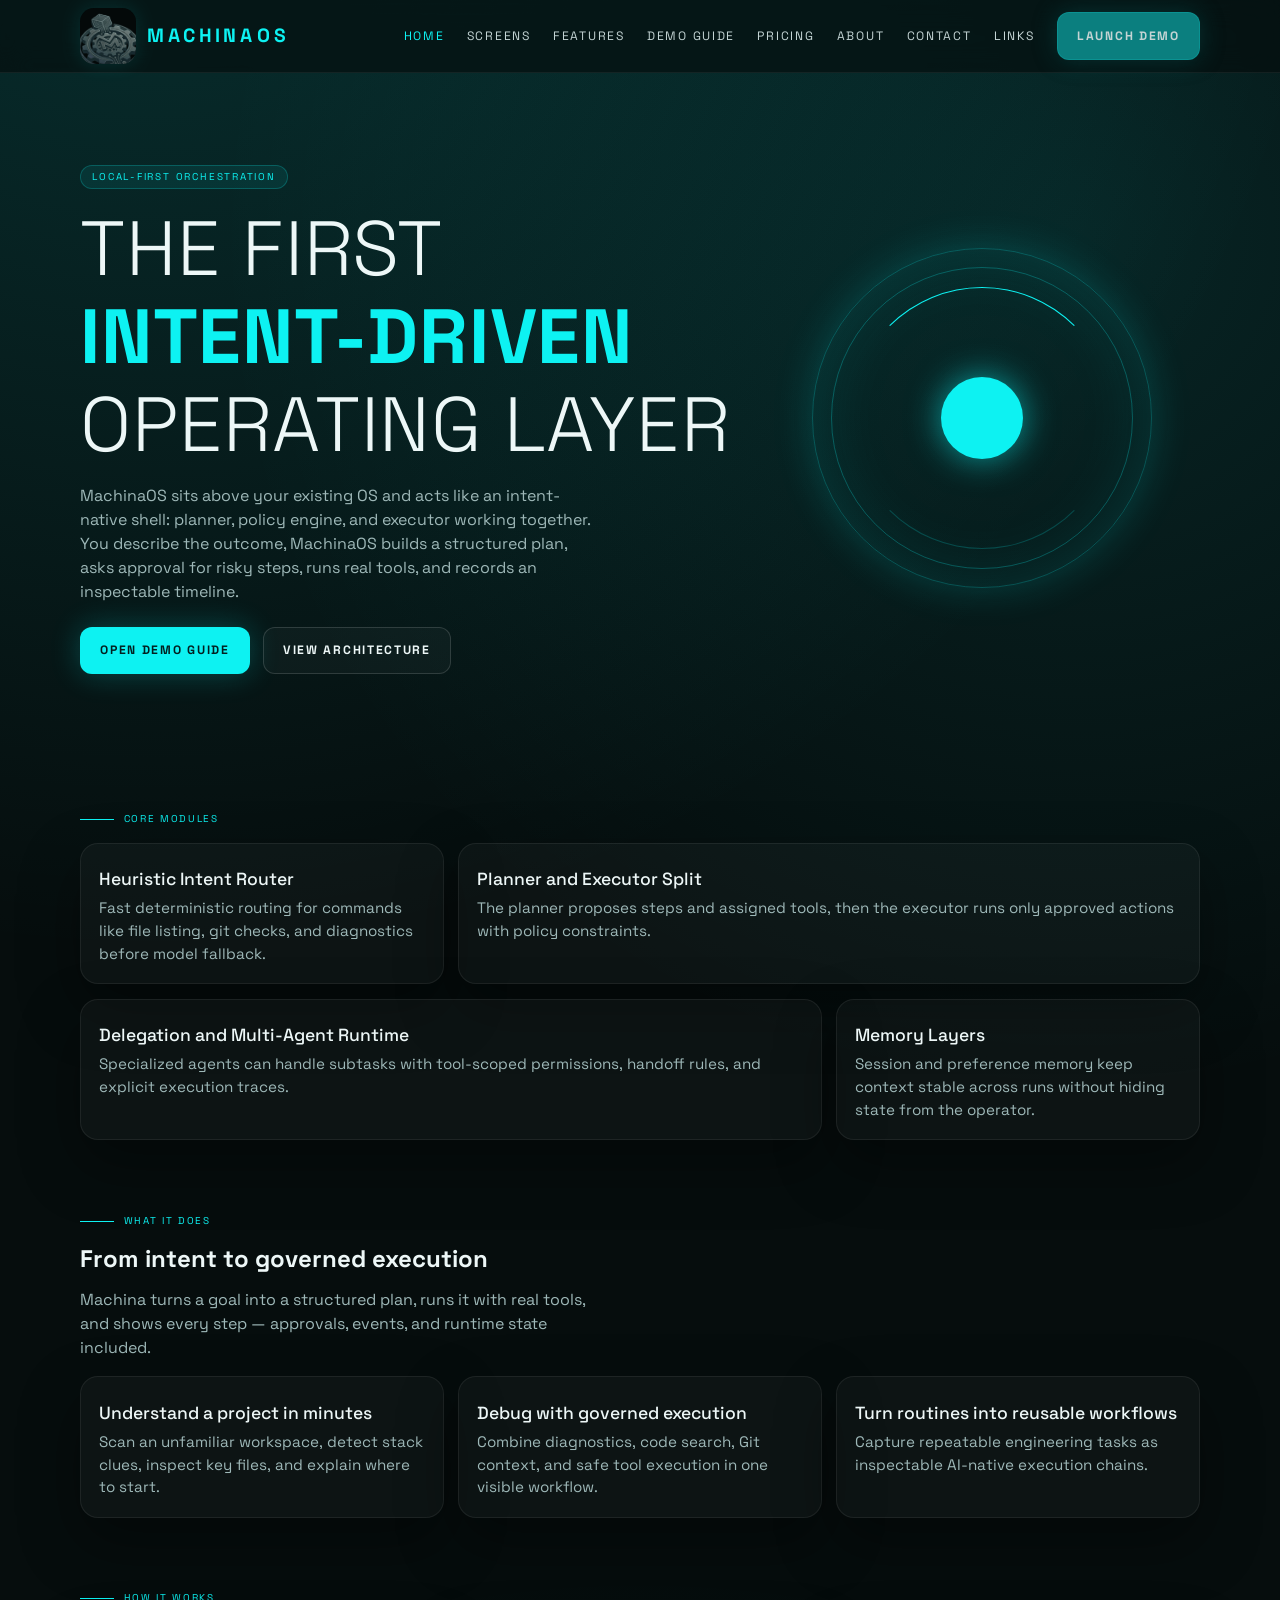
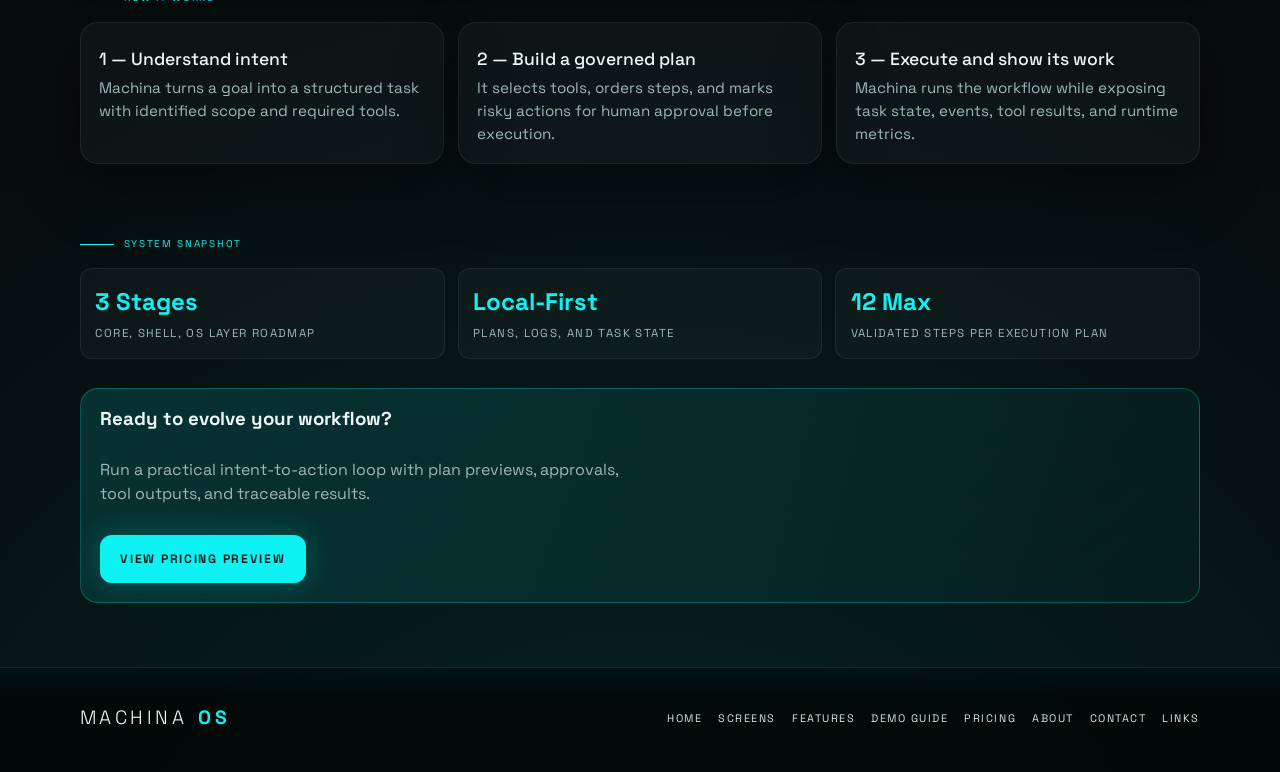
==== index.html @ 92dac103 "Add What It Does and How It Works sections to homepage" ====
<!doctype html>
<html lang="en">
  <head>
    <meta charset="UTF-8" />
    <meta name="viewport" content="width=device-width, initial-scale=1.0" />
    <title>MachinaOS | Local-First Intent Runtime</title>
    <meta
      name="description"
      content="MachinaOS is a local-first orchestration layer that converts natural language goals into validated plans, policy checks, and real tool execution on your machine."
    />
    <link rel="canonical" href="https://machinaos.ai/" />
    <link rel="stylesheet" href="assets/styles.css?v=2" />
  </head>
  <body>
    <header class="topbar">
      <div class="site-wrap topbar-inner">
        <a class="brand" href="index.html"><span class="brand-mark" aria-hidden="true"></span><span class="brand-copy">Machina<span>OS</span></span></a>
        <nav class="nav-links" aria-label="Primary">
          <a data-nav href="index.html">Home</a>
          <a data-nav href="screens.html">Screens</a>
          <a data-nav href="features.html">Features</a>
          <a data-nav href="demo-guide.html">Demo Guide</a>
          <a data-nav href="pricing.html">Pricing</a>
          <a data-nav href="about.html">About</a>
          <a data-nav href="contact.html">Contact</a>
          <a data-nav href="links.html">Links</a>
          <a class="btn btn-demo" href="demo-guide.html" data-demo-trigger>Launch Demo</a>
        </nav>
        <button class="btn btn-ghost mobile-toggle" data-menu-toggle aria-expanded="false" aria-controls="mobile-menu">Menu</button>
      </div>
      <div class="site-wrap mobile-menu" id="mobile-menu" data-mobile-menu hidden>
        <a data-nav href="index.html">Home</a>
        <a data-nav href="screens.html">Screens</a>
        <a data-nav href="features.html">Features</a>
        <a data-nav href="demo-guide.html">Demo Guide</a>
        <a data-nav href="pricing.html">Pricing</a>
        <a data-nav href="about.html">About</a>
        <a data-nav href="contact.html">Contact</a>
        <a data-nav href="links.html">Links</a>
      </div>
    </header>

    <main class="site-wrap">
      <section class="hero reveal">
        <div>
          <span class="kicker">Local-first orchestration</span>
          <h1>The First <strong>Intent-Driven</strong> Operating Layer</h1>
          <p class="lead">
            MachinaOS sits above your existing OS and acts like an intent-native shell: planner, policy engine, and executor working
            together. You describe the outcome, MachinaOS builds a structured plan, asks approval for risky steps, runs real tools,
            and records an inspectable timeline.
          </p>
          <div class="hero-actions">
            <a class="btn btn-primary" href="demo-guide.html">Open Demo Guide</a>
            <a class="btn btn-ghost" href="about.html">View Architecture</a>
          </div>
        </div>
        <div>
          <div class="neural-orb" aria-hidden="true">
            <div class="neural-core"></div>
          </div>
        </div>
      </section>

      <section class="section reveal">
        <div class="section-head"><span>Core Modules</span></div>
        <div class="card-grid">
          <article class="card col-4">
            <h3>Heuristic Intent Router</h3>
            <p>Fast deterministic routing for commands like file listing, git checks, and diagnostics before model fallback.</p>
          </article>
          <article class="card col-8">
            <h3>Planner and Executor Split</h3>
            <p>The planner proposes steps and assigned tools, then the executor runs only approved actions with policy constraints.</p>
          </article>
          <article class="card col-8">
            <h3>Delegation and Multi-Agent Runtime</h3>
            <p>Specialized agents can handle subtasks with tool-scoped permissions, handoff rules, and explicit execution traces.</p>
          </article>
          <article class="card col-4">
            <h3>Memory Layers</h3>
            <p>Session and preference memory keep context stable across runs without hiding state from the operator.</p>
          </article>
        </div>
      </section>

      <section class="section reveal">
        <div class="section-head"><span>What It Does</span></div>
        <h2>From intent to governed execution</h2>
        <p class="lead">Machina turns a goal into a structured plan, runs it with real tools, and shows every step — approvals, events, and runtime state included.</p>
        <div class="card-grid">
          <article class="card col-4">
            <h3>Understand a project in minutes</h3>
            <p>Scan an unfamiliar workspace, detect stack clues, inspect key files, and explain where to start.</p>
          </article>
          <article class="card col-4">
            <h3>Debug with governed execution</h3>
            <p>Combine diagnostics, code search, Git context, and safe tool execution in one visible workflow.</p>
          </article>
          <article class="card col-4">
            <h3>Turn routines into reusable workflows</h3>
            <p>Capture repeatable engineering tasks as inspectable AI-native execution chains.</p>
          </article>
        </div>
      </section>

      <section class="section reveal">
        <div class="section-head"><span>How It Works</span></div>
        <div class="card-grid">
          <article class="card col-4">
            <h3>1 — Understand intent</h3>
            <p>Machina turns a goal into a structured task with identified scope and required tools.</p>
          </article>
          <article class="card col-4">
            <h3>2 — Build a governed plan</h3>
            <p>It selects tools, orders steps, and marks risky actions for human approval before execution.</p>
          </article>
          <article class="card col-4">
            <h3>3 — Execute and show its work</h3>
            <p>Machina runs the workflow while exposing task state, events, tool results, and runtime metrics.</p>
          </article>
        </div>
      </section>

      <section class="section reveal">
        <div class="section-head"><span>System Snapshot</span></div>
        <div class="stat-row">
          <div class="stat">
            <strong>3 Stages</strong>
            <span>Core, Shell, OS Layer roadmap</span>
          </div>
          <div class="stat">
            <strong>Local-First</strong>
            <span>Plans, logs, and task state</span>
          </div>
          <div class="stat">
            <strong>12 Max</strong>
            <span>Validated steps per execution plan</span>
          </div>
        </div>
      </section>

      <section class="cta reveal">
        <h3>Ready to evolve your workflow?</h3>
        <p class="lead">Run a practical intent-to-action loop with plan previews, approvals, tool outputs, and traceable results.</p>
        <a class="btn btn-primary" href="pricing.html">View Pricing Preview</a>
      </section>
    </main>

    <footer>
      <div class="site-wrap footer-row">
        <div class="brand">Machina<span>OS</span></div>
        <nav class="footer-links" aria-label="Footer">
          <a href="index.html">Home</a>
          <a href="screens.html">Screens</a>
          <a href="features.html">Features</a>
          <a href="demo-guide.html">Demo Guide</a>
          <a href="pricing.html">Pricing</a>
          <a href="about.html">About</a>
          <a href="contact.html">Contact</a>
          <a href="links.html">Links</a>
        </nav>
      </div>
    </footer>

    <script src="assets/main.js"></script>
  </body>
</html>
---- assets/styles.css ----
@import url("https://fonts.googleapis.com/css2?family=Space+Grotesk:wght@300;400;500;700&family=IBM+Plex+Mono:wght@400;500&display=swap");

:root {
  --bg: #060d0d;
  --bg-elev: rgba(255, 255, 255, 0.03);
  --bg-elev-strong: rgba(255, 255, 255, 0.06);
  --text: #edf7f7;
  --muted: #9eb8b8;
  --accent: #0df2f2;
  --accent-deep: #039090;
  --line: rgba(255, 255, 255, 0.12);
  --warning: #f97316;
  --radius-md: 12px;
  --radius-lg: 18px;
  --shadow: 0 24px 60px rgba(0, 0, 0, 0.38);
}

* {
  box-sizing: border-box;
}

html,
body {
  margin: 0;
  padding: 0;
}

body {
  font-family: "Space Grotesk", "Segoe UI", sans-serif;
  color: var(--text);
  background:
    radial-gradient(circle at 12% -10%, rgba(13, 242, 242, 0.16) 0%, transparent 42%),
    radial-gradient(circle at 84% 10%, rgba(13, 242, 242, 0.1) 0%, transparent 36%),
    radial-gradient(circle at 50% 112%, rgba(13, 242, 242, 0.1) 0%, transparent 40%),
    var(--bg);
  min-height: 100dvh;
  line-height: 1.5;
}

a {
  color: inherit;
  text-decoration: none;
}

.site-wrap {
  width: min(1120px, calc(100% - 2.2rem));
  margin: 0 auto;
}

.topbar {
  position: sticky;
  top: 0;
  z-index: 50;
  backdrop-filter: blur(14px);
  border-bottom: 1px solid rgba(255, 255, 255, 0.06);
  background: rgba(6, 13, 13, 0.65);
}

.topbar-inner {
  min-height: 72px;
  display: flex;
  align-items: center;
  justify-content: space-between;
  gap: 1rem;
}

.brand {
  display: inline-flex;
  align-items: center;
  gap: 0.7rem;
  font-size: 1.2rem;
  text-transform: uppercase;
  letter-spacing: 0.18em;
  font-weight: 300;
}

.brand-mark {
  display: block;
  width: 56px;
  height: 56px;
  border-radius: 14px;
  flex: 0 0 auto;
  background-image: url("logo-mark-dark.png?v=4");
  background-repeat: no-repeat;
  background-size: 190%;
  background-position: 50% 8%;
  mix-blend-mode: screen;
  box-shadow: 0 0 20px rgba(13, 242, 242, 0.12);
}

.brand-copy {
  display: inline-flex;
  align-items: baseline;
  gap: 0.12rem;
}

.brand span {
  color: var(--accent);
  font-weight: 700;
}

.nav-links {
  display: flex;
  gap: 1.4rem;
  align-items: center;
}

.nav-links a {
  font-size: 0.76rem;
  letter-spacing: 0.14em;
  text-transform: uppercase;
  color: #c4d4d4;
  transition: color 160ms ease;
}

.nav-links a:hover,
.nav-links a.is-active {
  color: var(--accent);
}

.btn {
  display: inline-flex;
  align-items: center;
  justify-content: center;
  border-radius: 12px;
  border: 1px solid transparent;
  font-size: 0.76rem;
  text-transform: uppercase;
  letter-spacing: 0.14em;
  font-weight: 700;
  padding: 0.86rem 1.2rem;
  cursor: pointer;
  transition: transform 160ms ease, box-shadow 160ms ease, background 160ms ease;
}

.btn:active {
  transform: scale(0.98);
}

.btn-primary {
  background: var(--accent);
  color: #032020;
  box-shadow: 0 0 30px rgba(13, 242, 242, 0.24);
}

.btn-primary:hover {
  box-shadow: 0 0 40px rgba(13, 242, 242, 0.38);
}

.btn-demo {
  background: #0b7f7f;
  color: #efffff;
  border-color: rgba(13, 242, 242, 0.16);
  box-shadow: 0 0 26px rgba(11, 127, 127, 0.28);
}

.btn-demo:hover {
  background: #0c9090;
  box-shadow: 0 0 34px rgba(12, 144, 144, 0.34);
}

.btn-ghost {
  background: rgba(255, 255, 255, 0.03);
  border-color: rgba(255, 255, 255, 0.14);
  color: var(--text);
}

.hero {
  padding: clamp(3.2rem, 7vw, 6rem) 0 4rem;
  display: grid;
  grid-template-columns: 1.2fr 0.8fr;
  gap: 2rem;
  align-items: center;
}

.kicker {
  display: inline-flex;
  align-items: center;
  gap: 0.4rem;
  padding: 0.25rem 0.7rem;
  border-radius: 999px;
  border: 1px solid rgba(13, 242, 242, 0.22);
  background: rgba(13, 242, 242, 0.08);
  font-size: 0.62rem;
  letter-spacing: 0.18em;
  text-transform: uppercase;
  color: var(--accent);
}

h1,
h2,
h3,
h4 {
  margin: 0;
  line-height: 1.14;
}

h1 {
  margin-top: 1rem;
  font-size: clamp(2.4rem, 7vw, 4.8rem);
  letter-spacing: 0.01em;
  font-weight: 300;
  text-transform: uppercase;
}

h1 strong {
  color: var(--accent);
  font-weight: 700;
}

.lead {
  margin-top: 1rem;
  max-width: 52ch;
  color: var(--muted);
}

.hero-actions {
  margin-top: 1.4rem;
  display: flex;
  gap: 0.8rem;
  flex-wrap: wrap;
}

.neural-orb {
  aspect-ratio: 1;
  width: min(340px, 100%);
  margin-inline: auto;
  border-radius: 999px;
  position: relative;
  display: grid;
  place-items: center;
  border: 1px solid rgba(13, 242, 242, 0.26);
  box-shadow: inset 0 0 70px rgba(13, 242, 242, 0.12), 0 0 40px rgba(13, 242, 242, 0.18);
  animation: pulse 4.6s ease-in-out infinite;
}

.neural-orb::before,
.neural-orb::after {
  content: "";
  position: absolute;
  inset: 18px;
  border-radius: inherit;
  border: 1px solid rgba(13, 242, 242, 0.26);
}

.neural-orb::after {
  inset: 38px;
  border-top-color: var(--accent);
  border-right-color: transparent;
  border-bottom-color: rgba(13, 242, 242, 0.2);
  border-left-color: transparent;
  animation: spin 4s linear infinite;
}

.neural-core {
  width: 82px;
  height: 82px;
  border-radius: 50%;
  background: var(--accent);
  box-shadow: 0 0 34px rgba(13, 242, 242, 0.6);
}

.section {
  margin-top: clamp(2.2rem, 6vw, 4.6rem);
}

.section-head {
  display: flex;
  align-items: center;
  gap: 0.6rem;
  margin-bottom: 1rem;
}

.section-head::before {
  content: "";
  width: 34px;
  height: 1px;
  background: var(--accent);
}

.section-head span {
  font-size: 0.62rem;
  letter-spacing: 0.17em;
  text-transform: uppercase;
  color: var(--accent);
}

.card-grid {
  display: grid;
  grid-template-columns: repeat(12, 1fr);
  gap: 0.9rem;
}

.card {
  border-radius: var(--radius-lg);
  background: var(--bg-elev);
  border: 1px solid rgba(255, 255, 255, 0.07);
  box-shadow: var(--shadow);
  padding: 1.1rem;
}

.card h3 {
  margin-top: 0.5rem;
  font-size: 1.1rem;
  font-weight: 500;
}

.card p {
  margin: 0.5rem 0 0;
  color: var(--muted);
  font-size: 0.95rem;
}

.col-4 {
  grid-column: span 4;
}

.col-6 {
  grid-column: span 6;
}

.col-8 {
  grid-column: span 8;
}

.col-12 {
  grid-column: span 12;
}

.stat-row {
  display: grid;
  grid-template-columns: repeat(3, 1fr);
  gap: 0.8rem;
}

.stat {
  background: var(--bg-elev);
  border: 1px solid rgba(255, 255, 255, 0.08);
  border-radius: var(--radius-md);
  padding: 0.9rem;
}

.stat strong {
  display: block;
  font-size: 1.5rem;
  color: var(--accent);
}

.stat span {
  color: var(--muted);
  font-size: 0.72rem;
  text-transform: uppercase;
  letter-spacing: 0.12em;
}

.steps {
  display: grid;
  gap: 0.9rem;
}

.step {
  display: grid;
  grid-template-columns: auto 1fr;
  gap: 0.9rem;
  border-radius: var(--radius-lg);
  background: var(--bg-elev);
  border: 1px solid rgba(255, 255, 255, 0.08);
  padding: 1rem;
}

.step-index {
  width: 42px;
  height: 42px;
  border-radius: 10px;
  background: var(--bg-elev-strong);
  border: 1px solid rgba(13, 242, 242, 0.25);
  color: var(--accent);
  display: grid;
  place-items: center;
  font-family: "IBM Plex Mono", monospace;
}

.code-block {
  margin-top: 0.6rem;
  border-radius: 10px;
  background: rgba(0, 0, 0, 0.38);
  border: 1px solid rgba(255, 255, 255, 0.08);
  padding: 0.8rem;
  overflow-x: auto;
  font-family: "IBM Plex Mono", monospace;
  color: var(--accent);
  font-size: 0.86rem;
}

.tiers {
  display: grid;
  gap: 1rem;
  grid-template-columns: repeat(3, 1fr);
}

.tier {
  border-radius: var(--radius-lg);
  background: var(--bg-elev);
  border: 1px solid rgba(255, 255, 255, 0.08);
  padding: 1.2rem;
}

.tier.featured {
  border-color: rgba(13, 242, 242, 0.55);
  box-shadow: 0 0 40px rgba(13, 242, 242, 0.16);
  transform: translateY(-8px);
}

.tier h3 {
  font-size: 1.2rem;
  text-transform: uppercase;
}

.price {
  margin-top: 0.4rem;
  font-size: 2rem;
  font-weight: 700;
  color: var(--accent);
}

.tier ul {
  margin: 0.9rem 0;
  padding-left: 1rem;
  color: var(--muted);
}

.tier li {
  margin: 0.4rem 0;
}

.cta {
  margin-top: 1.8rem;
  border-radius: var(--radius-lg);
  background: linear-gradient(145deg, rgba(13, 242, 242, 0.14), rgba(13, 242, 242, 0.03));
  border: 1px solid rgba(13, 242, 242, 0.26);
  padding: 1.2rem;
  display: grid;
  gap: 0.8rem;
  align-items: center;
  justify-items: start;
}

.screen-category + .screen-category {
  margin-top: 1.6rem;
}

.screen-filters {
  margin-top: 1rem;
  display: flex;
  flex-wrap: wrap;
  gap: 0.5rem;
}

.screen-filter {
  border: 1px solid rgba(255, 255, 255, 0.16);
  background: rgba(255, 255, 255, 0.03);
  color: var(--text);
  border-radius: 999px;
  padding: 0.42rem 0.82rem;
  font-size: 0.68rem;
  text-transform: uppercase;
  letter-spacing: 0.12em;
  cursor: pointer;
  transition: border-color 160ms ease, background 160ms ease, color 160ms ease;
}

.screen-filter:hover,
.screen-filter.is-active {
  border-color: rgba(13, 242, 242, 0.5);
  background: rgba(13, 242, 242, 0.14);
  color: var(--accent);
}

.screen-category h2 {
  margin-bottom: 0.8rem;
  font-size: 1.35rem;
  text-transform: uppercase;
  letter-spacing: 0.04em;
}

.screen-grid {
  display: grid;
  grid-template-columns: repeat(2, 1fr);
  gap: 0.9rem;
}

.screen-card-featured {
  grid-column: span 2;
}

.screen-card {
  margin: 0;
  border-radius: var(--radius-lg);
  background: var(--bg-elev);
  border: 1px solid rgba(255, 255, 255, 0.08);
  overflow: hidden;
}

.screen-thumb {
  display: block;
  background: rgba(0, 0, 0, 0.32);
}

.screen-card img {
  width: 100%;
  height: auto;
  object-fit: contain;
  display: block;
}

.screen-card figcaption {
  padding: 0.75rem 0.85rem 0.9rem;
  color: var(--muted);
  font-size: 0.75rem;
  text-transform: uppercase;
  letter-spacing: 0.08em;
}

.screen-viewer {
  width: min(96vw, 1600px);
  max-width: none;
  height: min(94vh, 1000px);
  border: 1px solid rgba(13, 242, 242, 0.4);
  border-radius: var(--radius-lg);
  background: rgba(6, 13, 13, 0.95);
  padding: 0.9rem;
  box-shadow: 0 0 60px rgba(13, 242, 242, 0.2);
}

.screen-viewer::backdrop {
  background: rgba(2, 7, 7, 0.84);
}

.screen-viewer-head {
  display: flex;
  justify-content: flex-end;
  margin-bottom: 0.6rem;
}

.screen-viewer-body {
  width: 100%;
  height: calc(100% - 56px);
  overflow: auto;
  border-radius: 10px;
  background: rgba(0, 0, 0, 0.36);
  border: 1px solid rgba(255, 255, 255, 0.12);
  padding: 0.6rem;
}

.screen-viewer-body img {
  width: auto;
  height: auto;
  max-width: none;
  max-height: none;
  display: block;
}

.demo-dialog {
  width: min(92vw, 720px);
  border: 1px solid rgba(13, 242, 242, 0.28);
  border-radius: var(--radius-lg);
  background:
    radial-gradient(circle at top, rgba(13, 242, 242, 0.12), transparent 44%),
    rgba(6, 13, 13, 0.97);
  color: var(--text);
  padding: 0;
  box-shadow: 0 0 56px rgba(13, 242, 242, 0.18);
}

.demo-dialog::backdrop {
  background: rgba(2, 7, 7, 0.84);
}

.demo-dialog-panel {
  padding: 1.2rem;
}

.demo-dialog-head {
  display: flex;
  justify-content: space-between;
  align-items: flex-start;
  gap: 1rem;
}

.demo-dialog-kicker {
  font-size: 0.68rem;
  letter-spacing: 0.18em;
  text-transform: uppercase;
  color: var(--accent);
}

.demo-dialog-title {
  margin-top: 0.55rem;
  font-size: clamp(1.8rem, 4vw, 3rem);
  font-weight: 300;
  text-transform: uppercase;
}

.demo-dialog-title strong {
  color: var(--accent);
  font-weight: 700;
}

.demo-dialog-copy {
  margin-top: 0.9rem;
  color: var(--muted);
  max-width: 48ch;
}

.demo-dialog-card {
  margin-top: 1.2rem;
  border-radius: var(--radius-md);
  border: 1px solid rgba(255, 255, 255, 0.1);
  background: rgba(255, 255, 255, 0.04);
  padding: 1rem;
}

.demo-dialog-card strong {
  display: block;
  margin-bottom: 0.35rem;
  color: var(--accent);
  text-transform: uppercase;
  letter-spacing: 0.12em;
  font-size: 0.72rem;
}

.demo-dialog-actions {
  margin-top: 1.2rem;
  display: flex;
  gap: 0.7rem;
  flex-wrap: wrap;
}

footer {
  margin-top: 4rem;
  border-top: 1px solid rgba(13, 242, 242, 0.18);
  background:
    linear-gradient(180deg, rgba(13, 242, 242, 0.04), rgba(13, 242, 242, 0) 28%),
    rgba(2, 8, 8, 0.92);
  backdrop-filter: blur(10px);
  padding: 2rem 0 2.2rem;
}

.footer-row {
  display: flex;
  align-items: center;
  justify-content: space-between;
  gap: 1rem;
  flex-wrap: wrap;
  padding: 0.25rem 0;
}

.footer-links {
  display: flex;
  gap: 1rem;
  flex-wrap: wrap;
}

.footer-links a {
  font-size: 0.68rem;
  text-transform: uppercase;
  letter-spacing: 0.14em;
  color: #d8e7e7;
}

.footer-links a:hover {
  color: var(--accent);
}

footer .brand {
  color: #f3ffff;
}

.mobile-toggle {
  display: none;
}

.mobile-menu {
  display: none;
}

.reveal {
  opacity: 0;
  transform: translateY(20px);
  transition: opacity 450ms ease, transform 450ms ease;
}

.reveal.is-visible {
  opacity: 1;
  transform: translateY(0);
}

@keyframes spin {
  to {
    transform: rotate(360deg);
  }
}

@keyframes pulse {
  0%,
  100% {
    box-shadow: inset 0 0 70px rgba(13, 242, 242, 0.12), 0 0 26px rgba(13, 242, 242, 0.14);
  }

  50% {
    box-shadow: inset 0 0 70px rgba(13, 242, 242, 0.18), 0 0 48px rgba(13, 242, 242, 0.32);
  }
}

@media (max-width: 980px) {
  .hero {
    grid-template-columns: 1fr;
  }

  .tiers {
    grid-template-columns: 1fr;
  }

  .tier.featured {
    transform: none;
  }

  .col-4,
  .col-6,
  .col-8 {
    grid-column: span 12;
  }

  .stat-row {
    grid-template-columns: 1fr;
  }

  .screen-grid {
    grid-template-columns: 1fr;
  }

  .screen-card-featured {
    grid-column: span 1;
  }
}

@media (max-width: 820px) {
  .nav-links {
    display: none;
  }

  .mobile-toggle {
    display: inline-flex;
  }

  .mobile-menu {
    display: grid;
    grid-template-columns: 1fr;
    gap: 0.6rem;
    padding-bottom: 0.9rem;
  }

  .mobile-menu a {
    font-size: 0.76rem;
    text-transform: uppercase;
    letter-spacing: 0.14em;
    color: #c4d4d4;
  }

  .mobile-menu[hidden] {
    display: none;
  }

  .demo-dialog-head {
    flex-direction: column;
  }
}

/* ── Contact Cards ────────────────────────────────────────── */
.contact-card {
  display: flex;
  flex-direction: column;
}

.contact-card-label {
  font-size: 0.72rem;
  font-family: var(--mono);
  text-transform: uppercase;
  letter-spacing: 0.12em;
  color: var(--accent);
  margin-bottom: 0.15rem;
}

.contact-card h3 {
  margin-top: 0.25rem;
}

.contact-email {
  display: inline-block;
  margin-top: 0.75rem;
  color: var(--accent);
  text-decoration: none;
  font-family: var(--mono);
  font-size: 0.88rem;
  word-break: break-all;
  transition: opacity 0.15s;
}

.contact-email:hover {
  opacity: 0.72;
  text-decoration: underline;
}

.contact-email.secondary {
  color: var(--muted);
  margin-top: 0.3rem;
  font-size: 0.82rem;
}

.contact-email.secondary:hover {
  color: var(--accent);
  opacity: 1;
}

/* ── Link Cards ───────────────────────────────────────────── */
.link-grid {
  display: grid;
  grid-template-columns: repeat(auto-fill, minmax(280px, 1fr));
  gap: 1.2rem;
}

.link-card {
  display: flex;
  flex-direction: column;
  text-decoration: none;
  border-radius: var(--radius-lg);
  background: var(--bg-elev);
  border: 1px solid rgba(255, 255, 255, 0.07);
  box-shadow: var(--shadow);
  overflow: hidden;
  transition: border-color 0.22s ease, box-shadow 0.22s ease, transform 0.22s ease;
}

.link-card:hover {
  border-color: rgba(13, 242, 242, 0.4);
  box-shadow: 0 0 28px rgba(13, 242, 242, 0.1), var(--shadow);
  transform: translateY(-2px);
}

.link-card-chrome {
  display: flex;
  align-items: center;
  gap: 0.55rem;
  padding: 0.55rem 0.85rem;
  background: rgba(255, 255, 255, 0.04);
  border-bottom: 1px solid rgba(255, 255, 255, 0.06);
}

.link-card-dots {
  display: flex;
  gap: 4px;
  flex-shrink: 0;
}

.link-card-dots i {
  display: block;
  width: 8px;
  height: 8px;
  border-radius: 50%;
  background: rgba(255, 255, 255, 0.14);
  font-style: normal;
}

.link-card-favicon {
  flex-shrink: 0;
}

.link-card-favicon img {
  width: 16px;
  height: 16px;
  display: block;
  border-radius: 2px;
}

.link-card-url {
  font-size: 0.72rem;
  font-family: var(--mono);
  color: var(--muted);
  flex: 1;
  overflow: hidden;
  text-overflow: ellipsis;
  white-space: nowrap;
  transition: color 0.18s;
}

.link-card:hover .link-card-url {
  color: var(--accent);
}

.link-card-body {
  padding: 1rem 1.1rem 1.1rem;
  display: flex;
  flex-direction: column;
  flex: 1;
}

.link-card-body h3 {
  margin: 0 0 0.4rem;
  font-size: 0.97rem;
  font-weight: 500;
  color: var(--text);
}

.link-card-body p {
  margin: 0 0 1rem;
  color: var(--muted);
  font-size: 0.87rem;
  line-height: 1.55;
  flex: 1;
}

.link-card-visit {
  font-size: 0.82rem;
  font-family: var(--mono);
  color: var(--accent);
  margin-top: auto;
  transition: letter-spacing 0.18s;
}

.link-card:hover .link-card-visit {
  letter-spacing: 0.04em;
}
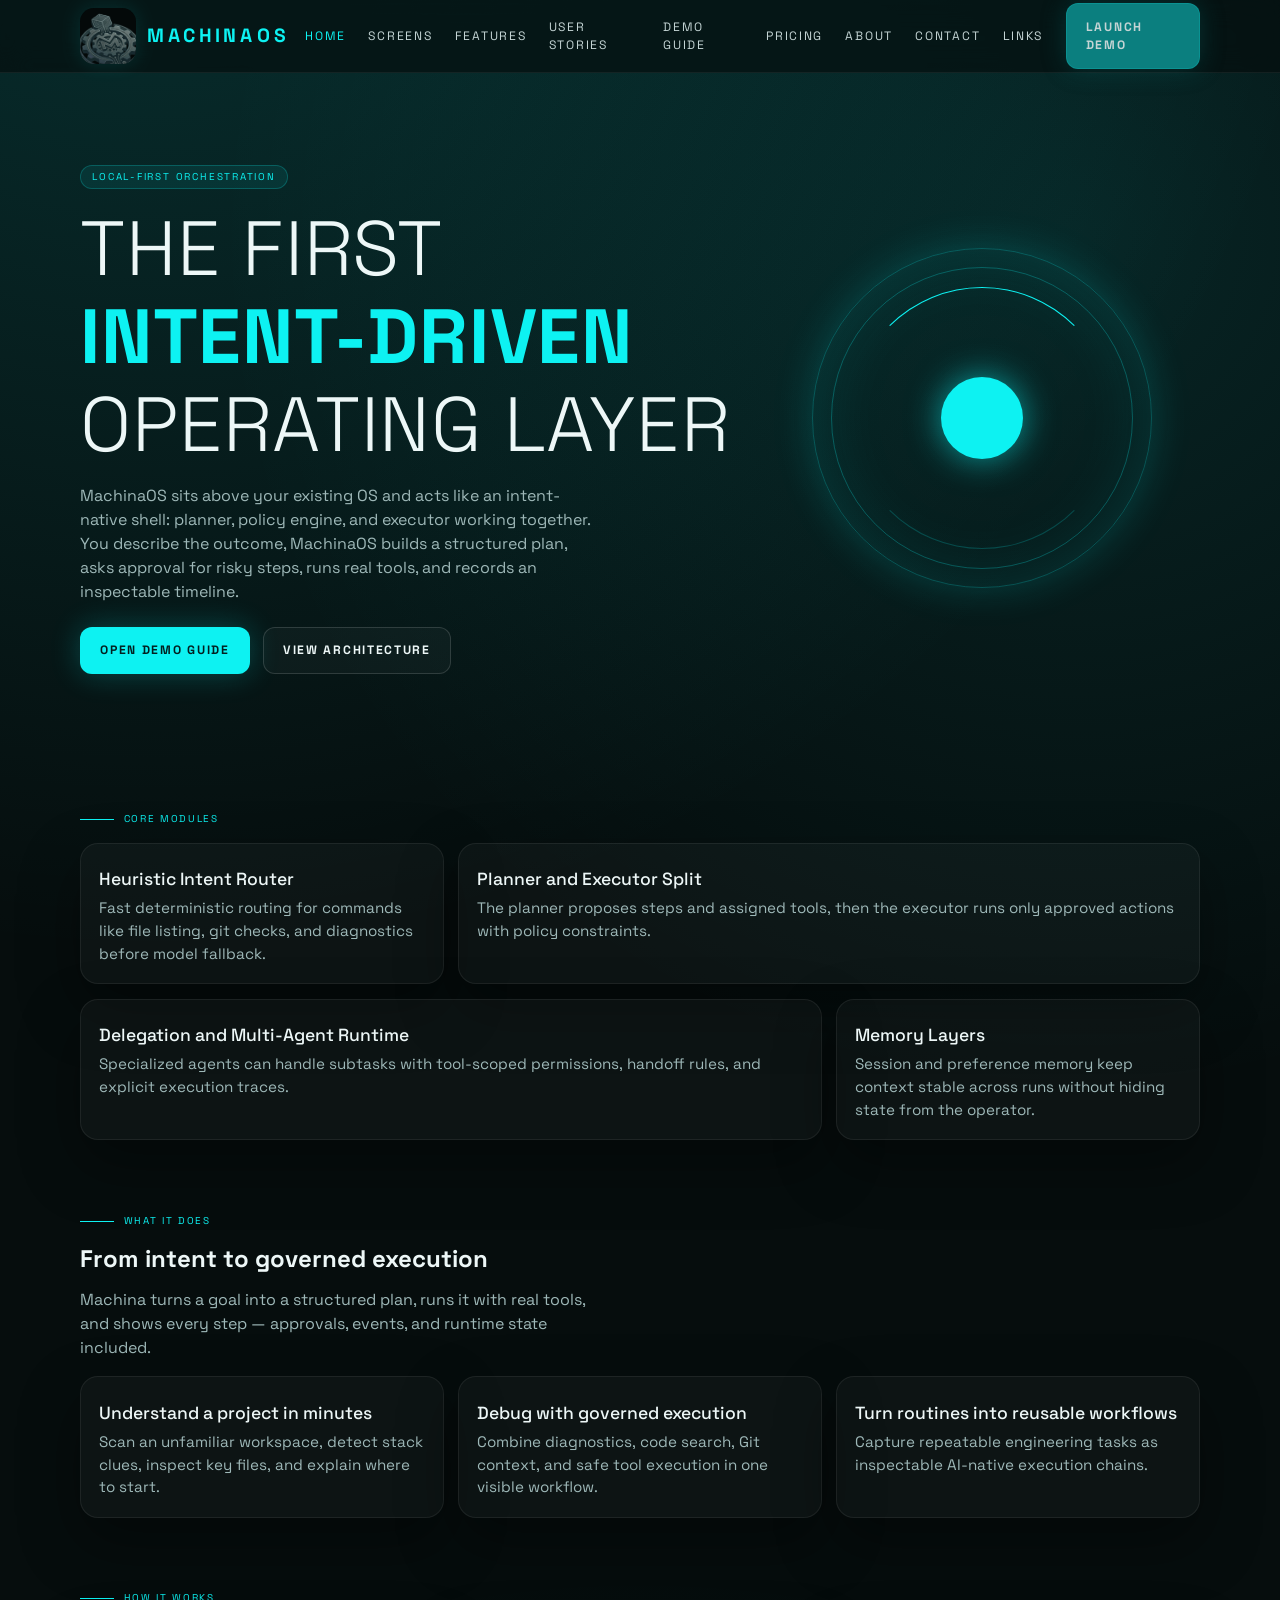
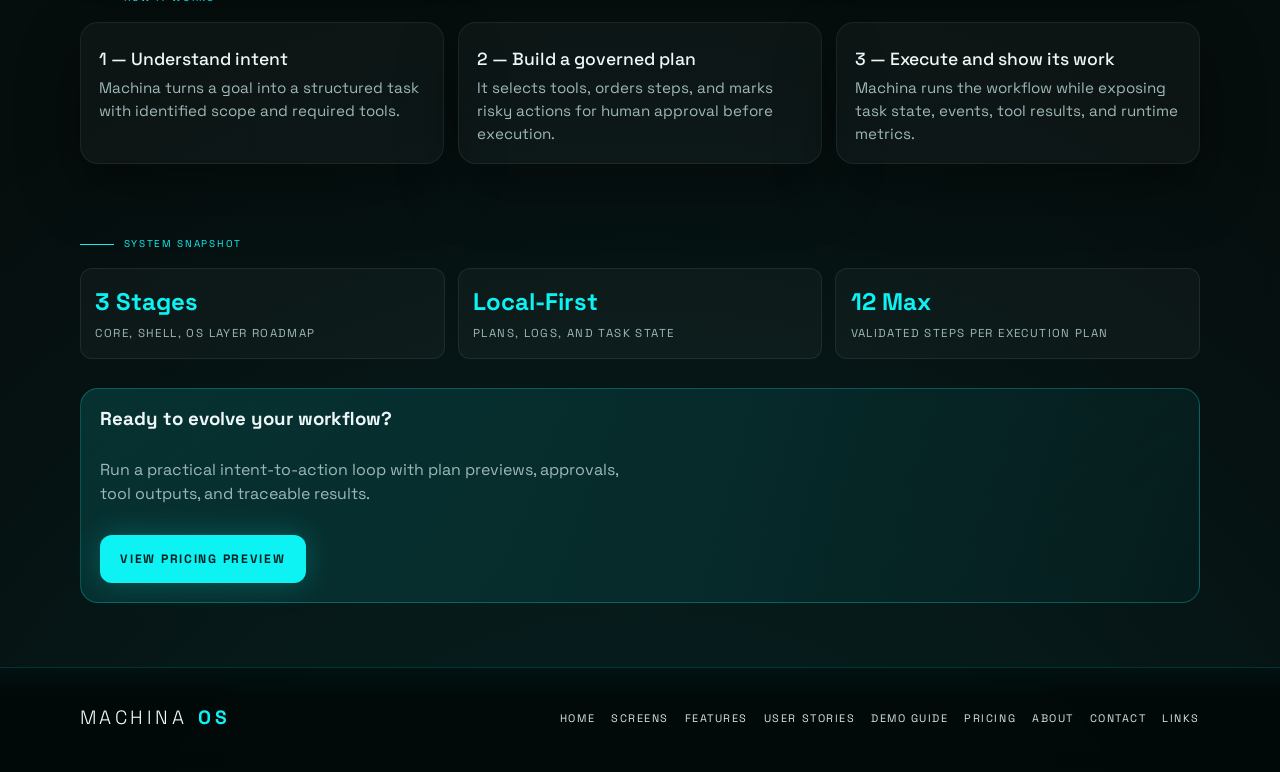
==== commit 307eee01: "Add User Stories page with nav/footer links on all pages" ====
--- a/index.html
+++ b/index.html
@@ -19,6 +19,7 @@
           <a data-nav href="index.html">Home</a>
           <a data-nav href="screens.html">Screens</a>
           <a data-nav href="features.html">Features</a>
+          <a data-nav href="user-stories.html">User Stories</a>
           <a data-nav href="demo-guide.html">Demo Guide</a>
           <a data-nav href="pricing.html">Pricing</a>
           <a data-nav href="about.html">About</a>
@@ -32,6 +33,7 @@
         <a data-nav href="index.html">Home</a>
         <a data-nav href="screens.html">Screens</a>
         <a data-nav href="features.html">Features</a>
+        <a data-nav href="user-stories.html">User Stories</a>
         <a data-nav href="demo-guide.html">Demo Guide</a>
         <a data-nav href="pricing.html">Pricing</a>
         <a data-nav href="about.html">About</a>
@@ -154,6 +156,7 @@
           <a href="index.html">Home</a>
           <a href="screens.html">Screens</a>
           <a href="features.html">Features</a>
+          <a href="user-stories.html">User Stories</a>
           <a href="demo-guide.html">Demo Guide</a>
           <a href="pricing.html">Pricing</a>
           <a href="about.html">About</a>
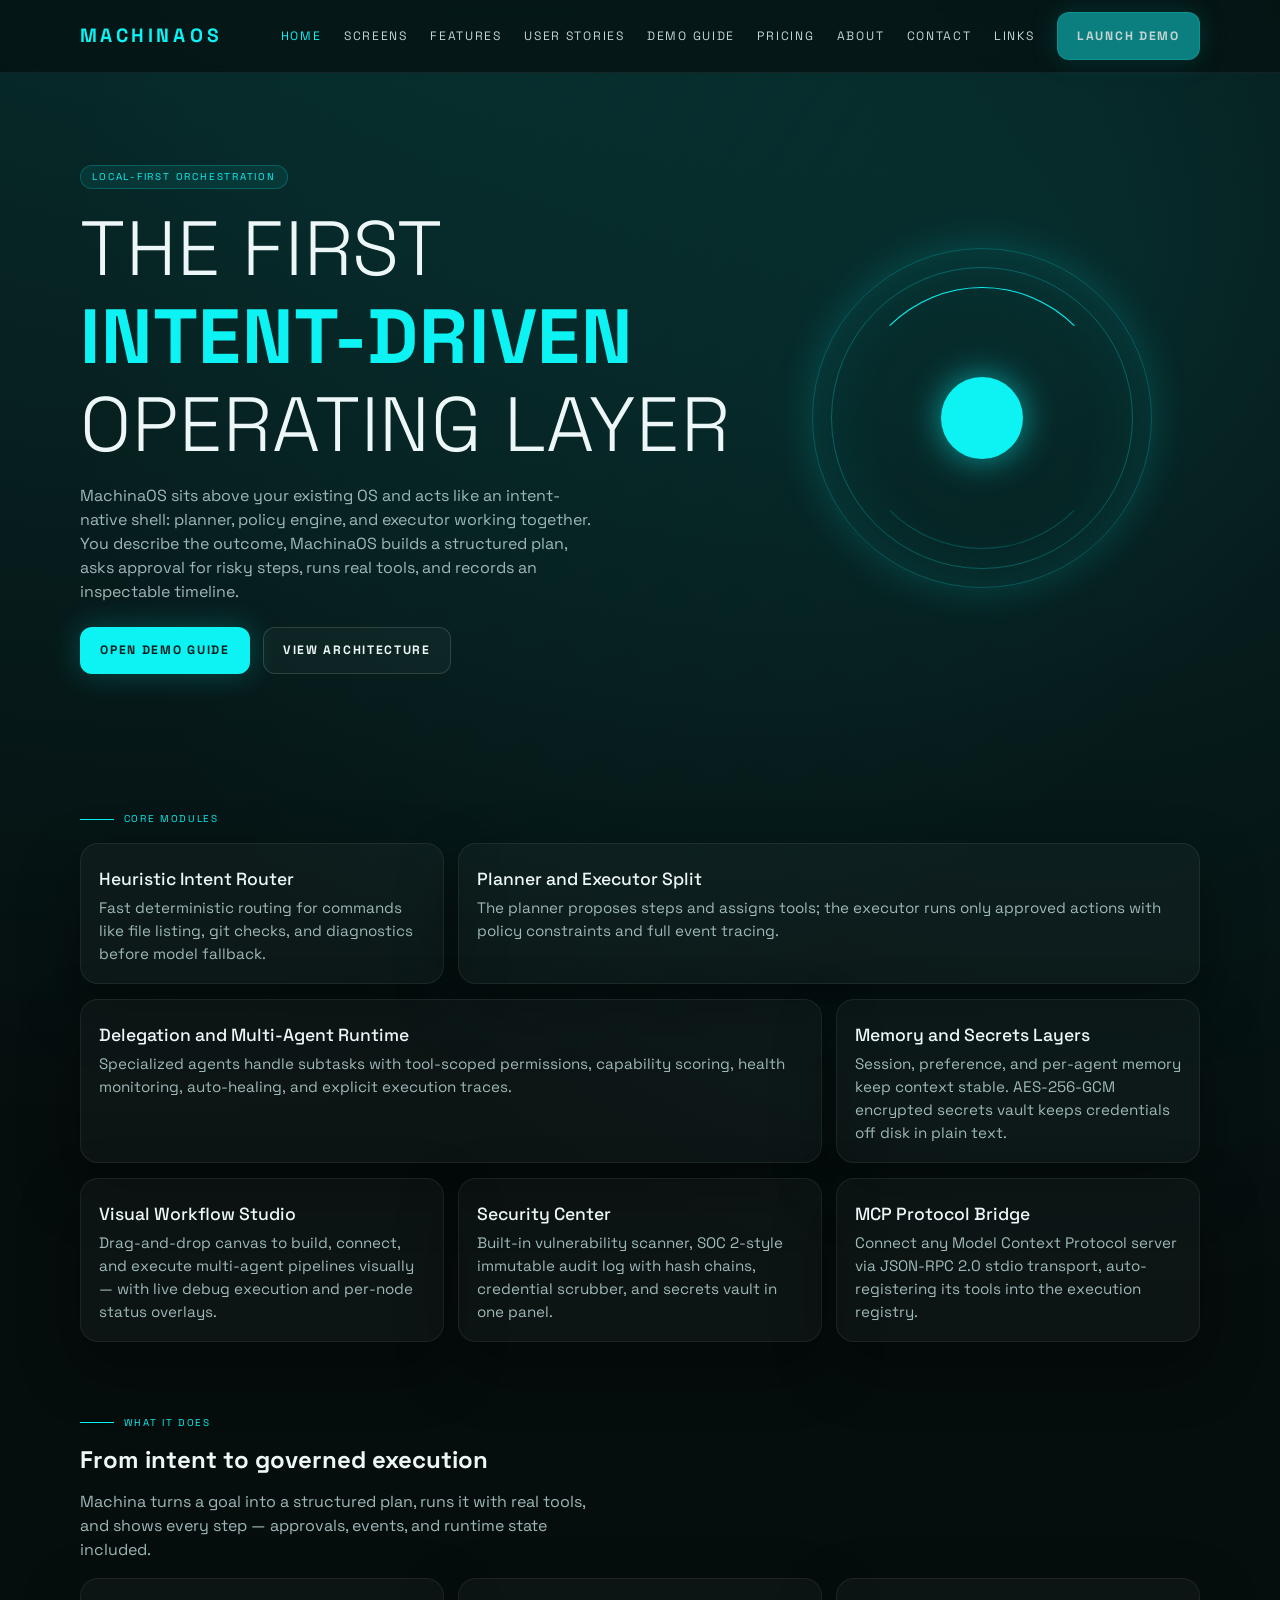
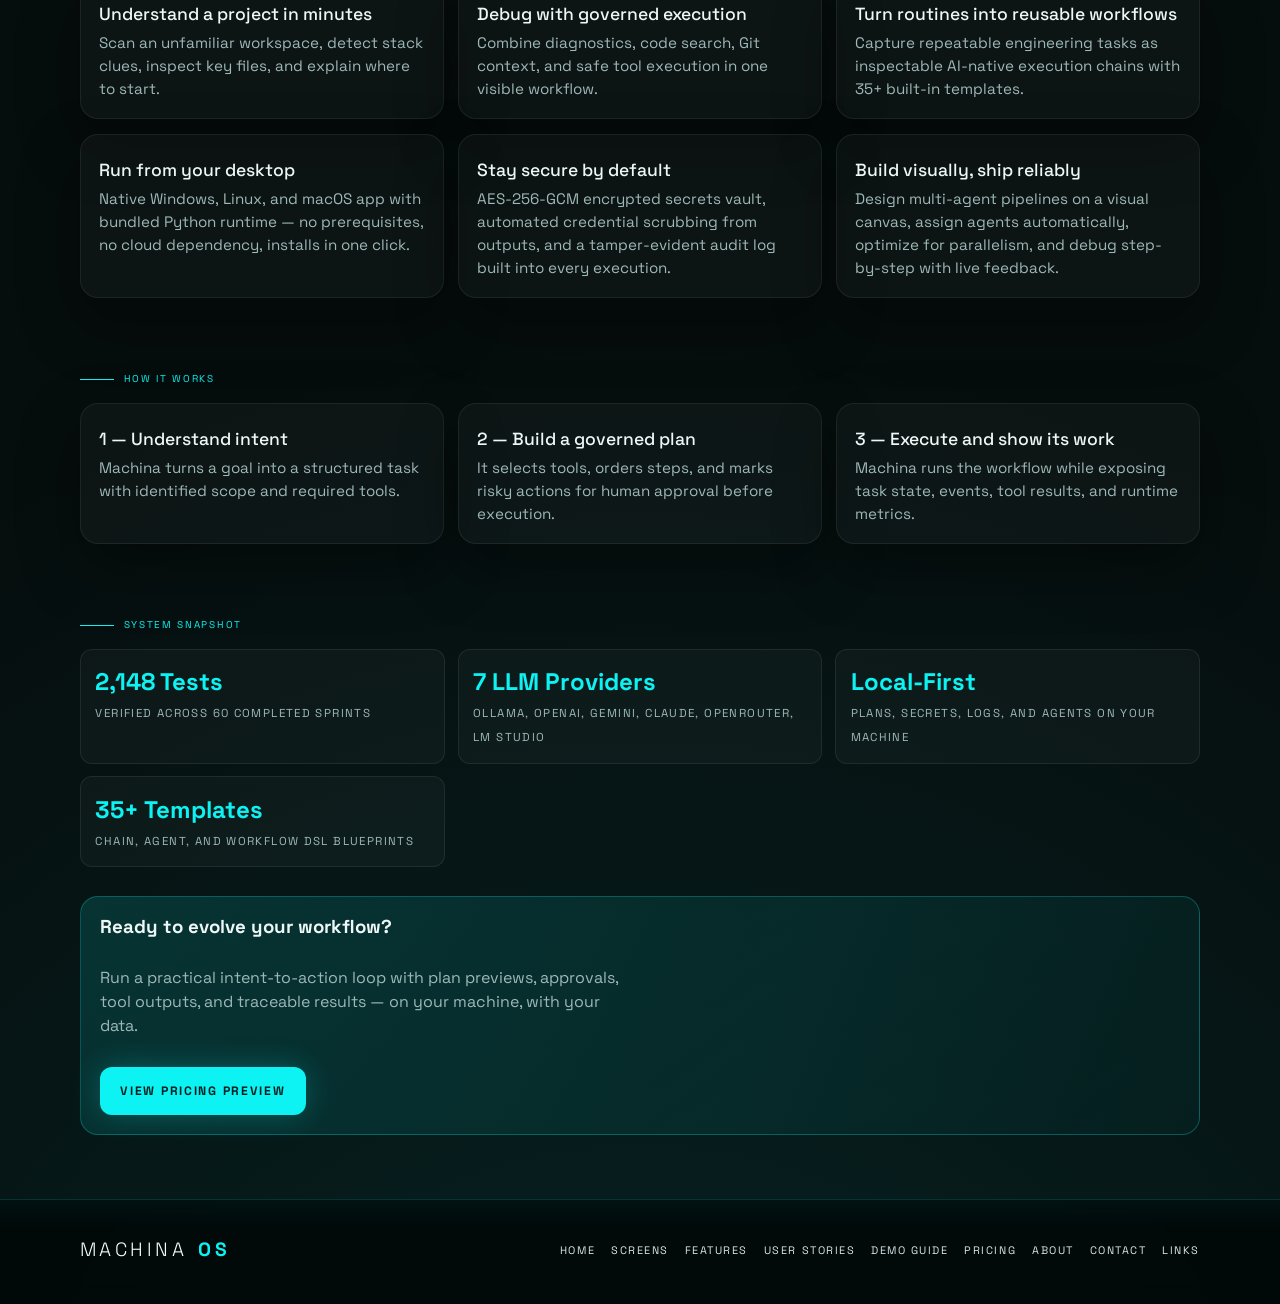
==== commit 0e8eb5e4: "Update site content: reflect MachinaOS sprints 38-60 features - index.html: new core modules (Studio" ====
--- a/index.html
+++ b/index.html
@@ -8,13 +8,94 @@
       name="description"
       content="MachinaOS is a local-first orchestration layer that converts natural language goals into validated plans, policy checks, and real tool execution on your machine."
     />
+    <!-- Open Graph -->
+    <meta property="og:type" content="website" />
+    <meta property="og:title" content="MachinaOS | Local-First AI Orchestration" />
+    <meta property="og:description" content="Intent-native runtime for governed AI agent workflows. Local-first, traceable, human-approved." />
+    <meta property="og:url" content="https://machinaos.ai/" />
+    <meta property="og:site_name" content="MachinaOS" />
+    <!-- Twitter Card -->
+    <meta name="twitter:card" content="summary_large_image" />
+    <meta name="twitter:title" content="MachinaOS | Local-First AI Orchestration" />
+    <meta name="twitter:description" content="Intent-native runtime for governed AI agent workflows." />
     <link rel="canonical" href="https://machinaos.ai/" />
+    <script type="application/ld+json">
+    {
+      "@context": "https://schema.org",
+      "@type": "Organization",
+      "@id": "https://machinaos.ai/#organization",
+      "name": "MachinaOS",
+      "url": "https://machinaos.ai",
+      "description": "Local-first intent runtime for governed AI agent orchestration",
+      "foundingDate": "2025",
+      "parentOrganization": {
+        "@type": "Organization",
+        "name": "Machina Intelligence",
+        "url": "https://machina-intelligence.com"
+      },
+      "contactPoint": [
+        {"@type": "ContactPoint", "email": "info@machinaos.ai", "contactType": "customer support"},
+        {"@type": "ContactPoint", "email": "sales@machina-intelligence.com", "contactType": "sales"}
+      ]
+    }
+    </script>
+    <script type="application/ld+json">
+    {
+      "@context": "https://schema.org",
+      "@type": "SoftwareApplication",
+      "@id": "https://machinaos.ai/#software",
+      "name": "MachinaOS",
+      "applicationCategory": "DeveloperApplication",
+      "operatingSystem": "Linux, macOS, Windows",
+      "description": "Intent-native AI orchestration layer for local-first, governed multi-agent workflows with visual pipeline studio, security center, and 7 LLM provider support",
+      "url": "https://machinaos.ai",
+      "softwareVersion": "0.2",
+      "featureList": "https://machinaos.ai/features.html",
+      "screenshot": "https://machinaos.ai/screens.html",
+      "offers": [
+        {
+          "@type": "Offer",
+          "name": "Free",
+          "price": "0",
+          "priceCurrency": "USD",
+          "availability": "https://schema.org/PreOrder",
+          "description": "Single local runtime, core tool registry, session memory, demo mode"
+        },
+        {
+          "@type": "Offer",
+          "name": "Intelligence",
+          "price": "49",
+          "priceCurrency": "USD",
+          "availability": "https://schema.org/PreOrder",
+          "description": "Multi-agent delegation, consensus flows, Visual Workflow Studio, Security Center, MCP protocol, 7 LLM providers, native desktop app"
+        },
+        {
+          "@type": "Offer",
+          "name": "Enterprise",
+          "availability": "https://schema.org/PreOrder",
+          "description": "Distributed agent mesh, security policy templates, org-wide observability, CI/CD integration"
+        }
+      ],
+      "publisher": {"@id": "https://machinaos.ai/#organization"}
+    }
+    </script>
+    <script type="application/ld+json">
+    {
+      "@context": "https://schema.org",
+      "@type": "WebSite",
+      "@id": "https://machinaos.ai/#website",
+      "name": "MachinaOS",
+      "url": "https://machinaos.ai",
+      "publisher": {"@id": "https://machinaos.ai/#organization"},
+      "inLanguage": "en"
+    }
+    </script>
     <link rel="stylesheet" href="assets/styles.css?v=2" />
   </head>
   <body>
     <header class="topbar">
       <div class="site-wrap topbar-inner">
-        <a class="brand" href="index.html"><span class="brand-mark" aria-hidden="true"></span><span class="brand-copy">Machina<span>OS</span></span></a>
+        <a class="brand" href="index.html"><span class="brand-copy">Machina<span>OS</span></span></a>
         <nav class="nav-links" aria-label="Primary">
           <a data-nav href="index.html">Home</a>
           <a data-nav href="screens.html">Screens</a>
@@ -73,15 +154,27 @@
           </article>
           <article class="card col-8">
             <h3>Planner and Executor Split</h3>
-            <p>The planner proposes steps and assigned tools, then the executor runs only approved actions with policy constraints.</p>
+            <p>The planner proposes steps and assigns tools; the executor runs only approved actions with policy constraints and full event tracing.</p>
           </article>
           <article class="card col-8">
             <h3>Delegation and Multi-Agent Runtime</h3>
-            <p>Specialized agents can handle subtasks with tool-scoped permissions, handoff rules, and explicit execution traces.</p>
-          </article>
-          <article class="card col-4">
-            <h3>Memory Layers</h3>
-            <p>Session and preference memory keep context stable across runs without hiding state from the operator.</p>
+            <p>Specialized agents handle subtasks with tool-scoped permissions, capability scoring, health monitoring, auto-healing, and explicit execution traces.</p>
+          </article>
+          <article class="card col-4">
+            <h3>Memory and Secrets Layers</h3>
+            <p>Session, preference, and per-agent memory keep context stable. AES-256-GCM encrypted secrets vault keeps credentials off disk in plain text.</p>
+          </article>
+          <article class="card col-4">
+            <h3>Visual Workflow Studio</h3>
+            <p>Drag-and-drop canvas to build, connect, and execute multi-agent pipelines visually — with live debug execution and per-node status overlays.</p>
+          </article>
+          <article class="card col-4">
+            <h3>Security Center</h3>
+            <p>Built-in vulnerability scanner, SOC 2-style immutable audit log with hash chains, credential scrubber, and secrets vault in one panel.</p>
+          </article>
+          <article class="card col-4">
+            <h3>MCP Protocol Bridge</h3>
+            <p>Connect any Model Context Protocol server via JSON-RPC 2.0 stdio transport, auto-registering its tools into the execution registry.</p>
           </article>
         </div>
       </section>
@@ -101,7 +194,19 @@
           </article>
           <article class="card col-4">
             <h3>Turn routines into reusable workflows</h3>
-            <p>Capture repeatable engineering tasks as inspectable AI-native execution chains.</p>
+            <p>Capture repeatable engineering tasks as inspectable AI-native execution chains with 35+ built-in templates.</p>
+          </article>
+          <article class="card col-4">
+            <h3>Run from your desktop</h3>
+            <p>Native Windows, Linux, and macOS app with bundled Python runtime — no prerequisites, no cloud dependency, installs in one click.</p>
+          </article>
+          <article class="card col-4">
+            <h3>Stay secure by default</h3>
+            <p>AES-256-GCM encrypted secrets vault, automated credential scrubbing from outputs, and a tamper-evident audit log built into every execution.</p>
+          </article>
+          <article class="card col-4">
+            <h3>Build visually, ship reliably</h3>
+            <p>Design multi-agent pipelines on a visual canvas, assign agents automatically, optimize for parallelism, and debug step-by-step with live feedback.</p>
           </article>
         </div>
       </section>
@@ -128,23 +233,27 @@
         <div class="section-head"><span>System Snapshot</span></div>
         <div class="stat-row">
           <div class="stat">
-            <strong>3 Stages</strong>
-            <span>Core, Shell, OS Layer roadmap</span>
+            <strong>2,148 Tests</strong>
+            <span>Verified across 60 completed sprints</span>
+          </div>
+          <div class="stat">
+            <strong>7 LLM Providers</strong>
+            <span>Ollama, OpenAI, Gemini, Claude, OpenRouter, LM Studio</span>
           </div>
           <div class="stat">
             <strong>Local-First</strong>
-            <span>Plans, logs, and task state</span>
-          </div>
-          <div class="stat">
-            <strong>12 Max</strong>
-            <span>Validated steps per execution plan</span>
+            <span>Plans, secrets, logs, and agents on your machine</span>
+          </div>
+          <div class="stat">
+            <strong>35+ Templates</strong>
+            <span>Chain, agent, and workflow DSL blueprints</span>
           </div>
         </div>
       </section>
 
       <section class="cta reveal">
         <h3>Ready to evolve your workflow?</h3>
-        <p class="lead">Run a practical intent-to-action loop with plan previews, approvals, tool outputs, and traceable results.</p>
+        <p class="lead">Run a practical intent-to-action loop with plan previews, approvals, tool outputs, and traceable results — on your machine, with your data.</p>
         <a class="btn btn-primary" href="pricing.html">View Pricing Preview</a>
       </section>
     </main>
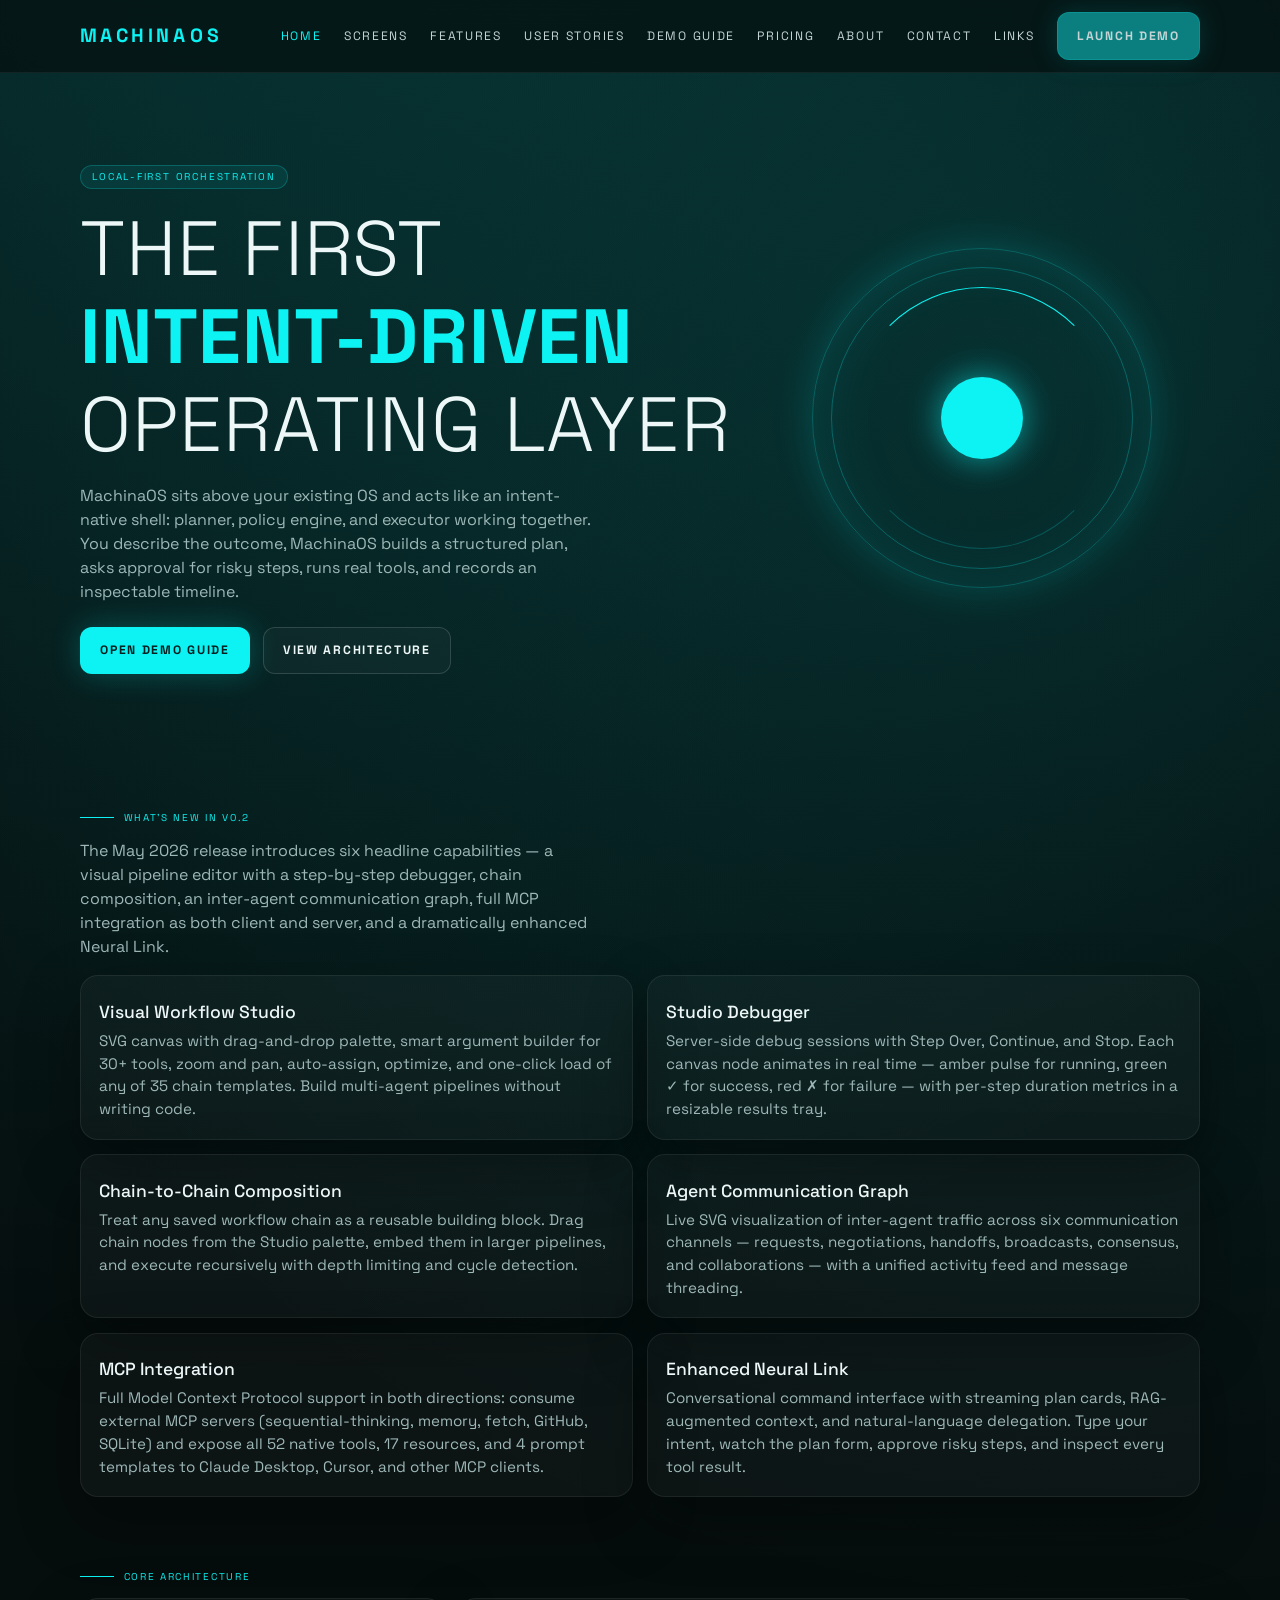
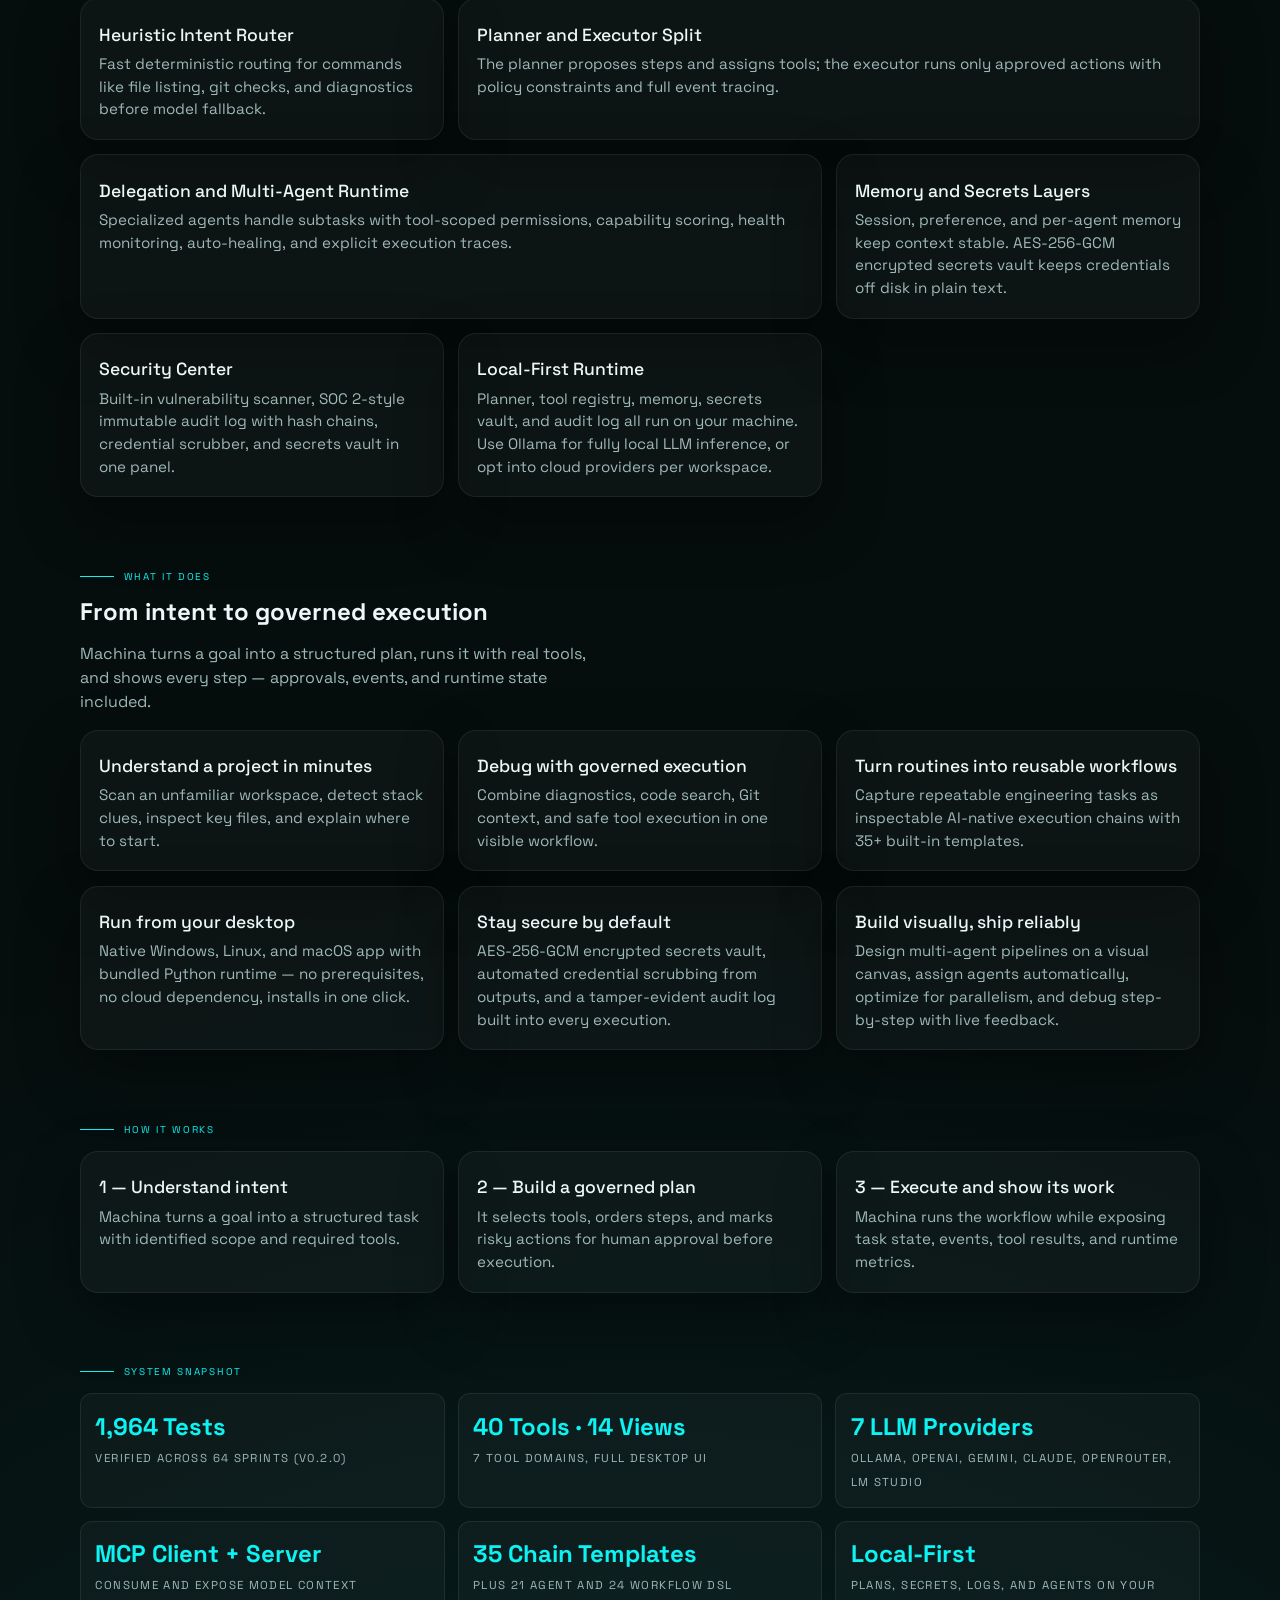
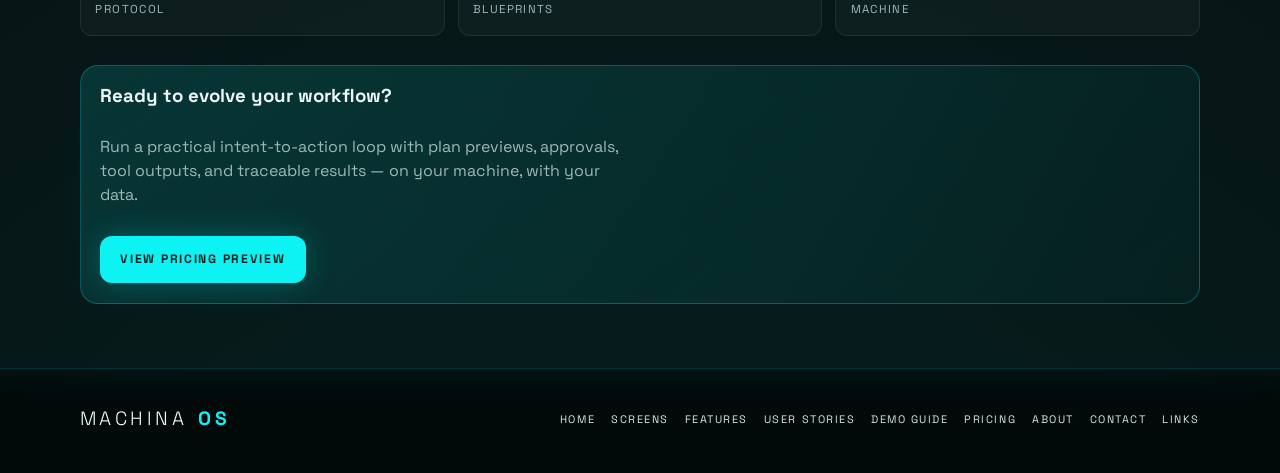
==== commit 180a59f3: "v0.2.0 site refresh: highlight Studio, Debugger, Chains, Comms Graph, MCP, Neural Link; new v2 scree" ====
--- a/index.html
+++ b/index.html
@@ -18,6 +18,11 @@
     <meta name="twitter:card" content="summary_large_image" />
     <meta name="twitter:title" content="MachinaOS | Local-First AI Orchestration" />
     <meta name="twitter:description" content="Intent-native runtime for governed AI agent workflows." />
+    <meta property="og:image" content="https://machinaos.ai/assets/og/og-default.jpg" />
+    <meta property="og:image:width" content="1200" />
+    <meta property="og:image:height" content="630" />
+    <meta property="og:image:alt" content="MachinaOS — Local-First Intent Runtime for governed AI agent orchestration" />
+    <meta name="twitter:image" content="https://machinaos.ai/assets/og/og-default.jpg" />
     <link rel="canonical" href="https://machinaos.ai/" />
     <script type="application/ld+json">
     {
@@ -45,6 +50,7 @@
       "@type": "SoftwareApplication",
       "@id": "https://machinaos.ai/#software",
       "name": "MachinaOS",
+      "image": "https://machinaos.ai/assets/og/og-default.jpg",
       "applicationCategory": "DeveloperApplication",
       "operatingSystem": "Linux, macOS, Windows",
       "description": "Intent-native AI orchestration layer for local-first, governed multi-agent workflows with visual pipeline studio, security center, and 7 LLM provider support",
@@ -52,30 +58,46 @@
       "softwareVersion": "0.2",
       "featureList": "https://machinaos.ai/features.html",
       "screenshot": "https://machinaos.ai/screens.html",
-      "offers": [
-        {
-          "@type": "Offer",
-          "name": "Free",
-          "price": "0",
-          "priceCurrency": "USD",
-          "availability": "https://schema.org/PreOrder",
-          "description": "Single local runtime, core tool registry, session memory, demo mode"
-        },
-        {
-          "@type": "Offer",
-          "name": "Intelligence",
-          "price": "49",
-          "priceCurrency": "USD",
-          "availability": "https://schema.org/PreOrder",
-          "description": "Multi-agent delegation, consensus flows, Visual Workflow Studio, Security Center, MCP protocol, 7 LLM providers, native desktop app"
-        },
-        {
-          "@type": "Offer",
-          "name": "Enterprise",
-          "availability": "https://schema.org/PreOrder",
-          "description": "Distributed agent mesh, security policy templates, org-wide observability, CI/CD integration"
-        }
-      ],
+      "offers": {
+        "@type": "AggregateOffer",
+        "priceCurrency": "USD",
+        "lowPrice": "0",
+        "highPrice": "49",
+        "offerCount": "3",
+        "availability": "https://schema.org/PreOrder",
+        "offers": [
+          {
+            "@type": "Offer",
+            "name": "Free",
+            "price": "0",
+            "priceCurrency": "USD",
+            "availability": "https://schema.org/PreOrder",
+            "description": "Single local runtime, core tool registry, session memory, demo mode"
+          },
+          {
+            "@type": "Offer",
+            "name": "Intelligence",
+            "price": "49",
+            "priceCurrency": "USD",
+            "availability": "https://schema.org/PreOrder",
+            "description": "Multi-agent delegation, consensus flows, Visual Workflow Studio, Security Center, MCP protocol, 7 LLM providers, native desktop app"
+          },
+          {
+            "@type": "Offer",
+            "name": "Enterprise",
+            "price": "0",
+            "priceCurrency": "USD",
+            "availability": "https://schema.org/PreOrder",
+            "priceSpecification": {
+              "@type": "PriceSpecification",
+              "price": "0",
+              "priceCurrency": "USD",
+              "valueAddedTaxIncluded": false
+            },
+            "description": "Distributed agent mesh, security policy templates, org-wide observability, CI/CD integration — contact sales for pricing"
+          }
+        ]
+      },
       "publisher": {"@id": "https://machinaos.ai/#organization"}
     }
     </script>
@@ -146,7 +168,38 @@
       </section>
 
       <section class="section reveal">
-        <div class="section-head"><span>Core Modules</span></div>
+        <div class="section-head"><h2>What's New in v0.2</h2></div>
+        <p class="lead">The May 2026 release introduces six headline capabilities — a visual pipeline editor with a step-by-step debugger, chain composition, an inter-agent communication graph, full MCP integration as both client and server, and a dramatically enhanced Neural Link.</p>
+        <div class="card-grid">
+          <article class="card col-6">
+            <h3>Visual Workflow Studio</h3>
+            <p>SVG canvas with drag-and-drop palette, smart argument builder for 30+ tools, zoom and pan, auto-assign, optimize, and one-click load of any of 35 chain templates. Build multi-agent pipelines without writing code.</p>
+          </article>
+          <article class="card col-6">
+            <h3>Studio Debugger</h3>
+            <p>Server-side debug sessions with Step Over, Continue, and Stop. Each canvas node animates in real time — amber pulse for running, green ✓ for success, red ✗ for failure — with per-step duration metrics in a resizable results tray.</p>
+          </article>
+          <article class="card col-6">
+            <h3>Chain-to-Chain Composition</h3>
+            <p>Treat any saved workflow chain as a reusable building block. Drag chain nodes from the Studio palette, embed them in larger pipelines, and execute recursively with depth limiting and cycle detection.</p>
+          </article>
+          <article class="card col-6">
+            <h3>Agent Communication Graph</h3>
+            <p>Live SVG visualization of inter-agent traffic across six communication channels — requests, negotiations, handoffs, broadcasts, consensus, and collaborations — with a unified activity feed and message threading.</p>
+          </article>
+          <article class="card col-6">
+            <h3>MCP Integration</h3>
+            <p>Full Model Context Protocol support in both directions: consume external MCP servers (sequential-thinking, memory, fetch, GitHub, SQLite) and expose all 52 native tools, 17 resources, and 4 prompt templates to Claude Desktop, Cursor, and other MCP clients.</p>
+          </article>
+          <article class="card col-6">
+            <h3>Enhanced Neural Link</h3>
+            <p>Conversational command interface with streaming plan cards, RAG-augmented context, and natural-language delegation. Type your intent, watch the plan form, approve risky steps, and inspect every tool result.</p>
+          </article>
+        </div>
+      </section>
+
+      <section class="section reveal">
+        <div class="section-head"><h2>Core Architecture</h2></div>
         <div class="card-grid">
           <article class="card col-4">
             <h3>Heuristic Intent Router</h3>
@@ -165,22 +218,18 @@
             <p>Session, preference, and per-agent memory keep context stable. AES-256-GCM encrypted secrets vault keeps credentials off disk in plain text.</p>
           </article>
           <article class="card col-4">
-            <h3>Visual Workflow Studio</h3>
-            <p>Drag-and-drop canvas to build, connect, and execute multi-agent pipelines visually — with live debug execution and per-node status overlays.</p>
-          </article>
-          <article class="card col-4">
             <h3>Security Center</h3>
             <p>Built-in vulnerability scanner, SOC 2-style immutable audit log with hash chains, credential scrubber, and secrets vault in one panel.</p>
           </article>
           <article class="card col-4">
-            <h3>MCP Protocol Bridge</h3>
-            <p>Connect any Model Context Protocol server via JSON-RPC 2.0 stdio transport, auto-registering its tools into the execution registry.</p>
-          </article>
-        </div>
-      </section>
-
-      <section class="section reveal">
-        <div class="section-head"><span>What It Does</span></div>
+            <h3>Local-First Runtime</h3>
+            <p>Planner, tool registry, memory, secrets vault, and audit log all run on your machine. Use Ollama for fully local LLM inference, or opt into cloud providers per workspace.</p>
+          </article>
+        </div>
+      </section>
+
+      <section class="section reveal">
+        <div class="section-head"><h2>What It Does</h2></div>
         <h2>From intent to governed execution</h2>
         <p class="lead">Machina turns a goal into a structured plan, runs it with real tools, and shows every step — approvals, events, and runtime state included.</p>
         <div class="card-grid">
@@ -212,7 +261,7 @@
       </section>
 
       <section class="section reveal">
-        <div class="section-head"><span>How It Works</span></div>
+        <div class="section-head"><h2>How It Works</h2></div>
         <div class="card-grid">
           <article class="card col-4">
             <h3>1 — Understand intent</h3>
@@ -230,23 +279,31 @@
       </section>
 
       <section class="section reveal">
-        <div class="section-head"><span>System Snapshot</span></div>
+        <div class="section-head"><h2>System Snapshot</h2></div>
         <div class="stat-row">
           <div class="stat">
-            <strong>2,148 Tests</strong>
-            <span>Verified across 60 completed sprints</span>
+            <strong>1,964 Tests</strong>
+            <span>Verified across 64 sprints (v0.2.0)</span>
+          </div>
+          <div class="stat">
+            <strong>40 Tools · 14 Views</strong>
+            <span>7 tool domains, full desktop UI</span>
           </div>
           <div class="stat">
             <strong>7 LLM Providers</strong>
             <span>Ollama, OpenAI, Gemini, Claude, OpenRouter, LM Studio</span>
           </div>
           <div class="stat">
+            <strong>MCP Client + Server</strong>
+            <span>Consume and expose Model Context Protocol</span>
+          </div>
+          <div class="stat">
+            <strong>35 Chain Templates</strong>
+            <span>Plus 21 agent and 24 workflow DSL blueprints</span>
+          </div>
+          <div class="stat">
             <strong>Local-First</strong>
             <span>Plans, secrets, logs, and agents on your machine</span>
-          </div>
-          <div class="stat">
-            <strong>35+ Templates</strong>
-            <span>Chain, agent, and workflow DSL blueprints</span>
           </div>
         </div>
       </section>
--- a/assets/styles.css
+++ b/assets/styles.css
@@ -278,11 +278,15 @@
   background: var(--accent);
 }
 
-.section-head span {
+.section-head span,
+.section-head h2 {
   font-size: 0.62rem;
   letter-spacing: 0.17em;
   text-transform: uppercase;
   color: var(--accent);
+  font-weight: inherit;
+  margin: 0;
+  padding: 0;
 }
 
 .card-grid {
